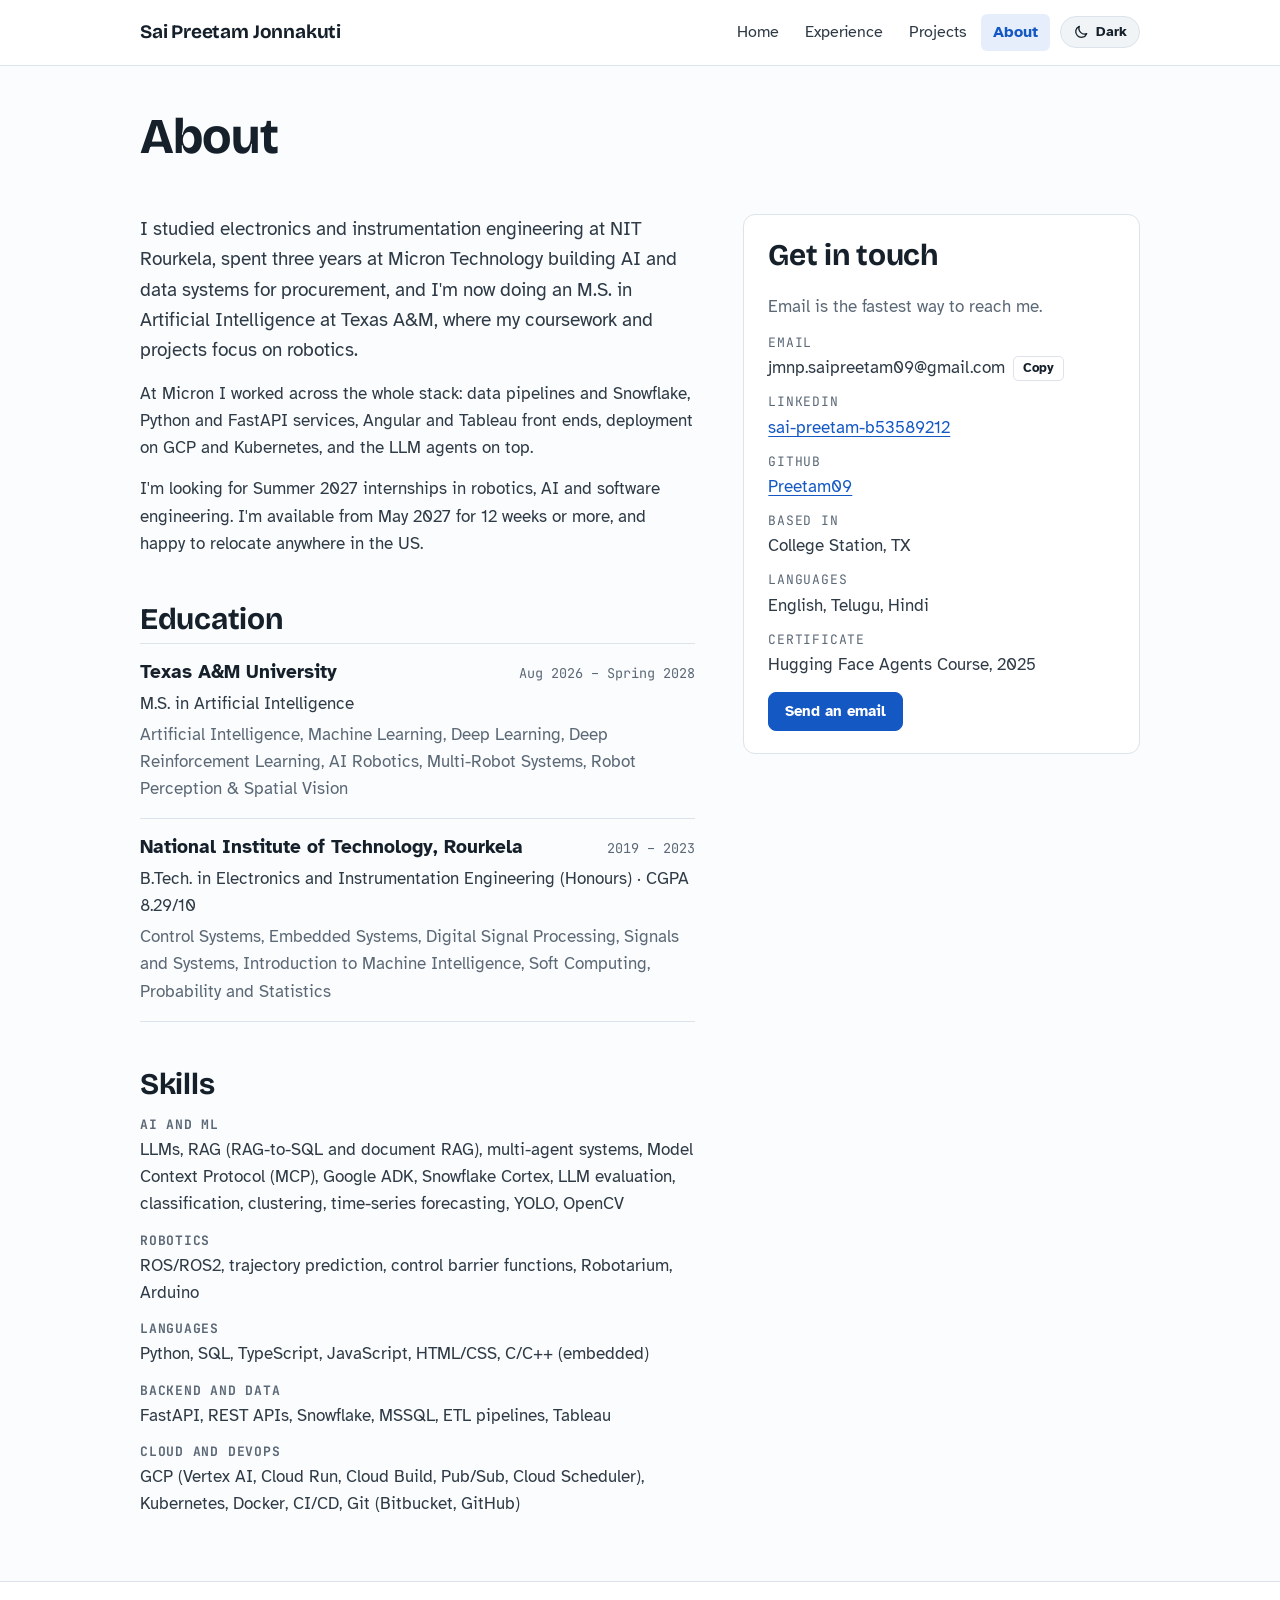
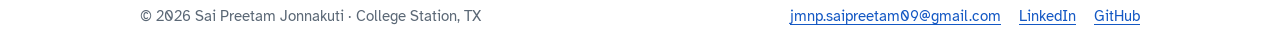
==== about.html @ 2eed58ea "Add portfolio site: Home, Experience, Projects and About pages Light and dark themes, live crowd-nav" ====
<!DOCTYPE html>
<html lang="en">
<head>
<meta charset="utf-8">
<meta name="viewport" content="width=device-width, initial-scale=1">
<title>About · Sai Preetam Jonnakuti</title>
<meta name="description" content="Background, education, skills and contact details for Sai Preetam Jonnakuti.">
<meta property="og:type" content="website">
<meta property="og:title" content="About · Sai Preetam Jonnakuti">
<meta property="og:description" content="Background, education, skills and contact details for Sai Preetam Jonnakuti.">
<meta property="og:url" content="https://preetam09.github.io/about.html">
<meta property="og:image" content="https://preetam09.github.io/assets/preetam.jpg">
<meta name="color-scheme" content="light dark">
<script>try{var t=localStorage.getItem("theme");if(t==="dark"||t==="light")document.documentElement.setAttribute("data-theme",t);}catch(e){}</script>
<link rel="icon" href="data:image/svg+xml,%3Csvg xmlns='http://www.w3.org/2000/svg' viewBox='0 0 64 64'%3E%3Crect width='64' height='64' rx='14' fill='%231458c4'/%3E%3Ccircle cx='24' cy='40' r='9' fill='%23fff'/%3E%3Cpath d='M30 34 L48 18' stroke='%23fff' stroke-width='5' stroke-linecap='round' stroke-dasharray='5 6'/%3E%3C/svg%3E">
<link rel="preconnect" href="https://fonts.googleapis.com">
<link rel="preconnect" href="https://fonts.gstatic.com" crossorigin>
<link rel="stylesheet" href="https://fonts.googleapis.com/css2?family=Atkinson+Hyperlegible:ital,wght@0,400;0,700;1,400&family=Bricolage+Grotesque:opsz,wght@12..96,500;12..96,700&family=JetBrains+Mono:wght@400;500;700&display=swap">
<link rel="stylesheet" href="assets/style.css">
</head>
<body>
<header class="site-head">
  <div class="wrap">
    <a class="brand" href="index.html">Sai Preetam Jonnakuti</a>
    <div class="head-right">
      <nav class="nav" aria-label="Pages"><a href="index.html">Home</a><a href="experience.html">Experience</a><a href="projects.html">Projects</a><a href="about.html" aria-current="page">About</a></nav>
      <button type="button" class="theme-toggle" id="theme-toggle" aria-label="Switch to dark mode"><span>Dark</span></button>
    </div>
  </div>
</header>
<main>
  <div class="wrap">

<section class="section-head" aria-label="Page introduction">
  <h1>About</h1>
</section>

<div class="about-grid">
  <div class="stack" style="gap: 44px">
    <section class="prose" aria-label="Background">
      <p class="lede">I studied electronics and instrumentation engineering at NIT Rourkela, spent three years at Micron Technology building AI and data systems for procurement, and I'm now doing an M.S. in Artificial Intelligence at Texas A&amp;M, where my coursework and projects focus on robotics.</p>
      <p>At Micron I worked across the whole stack: data pipelines and Snowflake, Python and FastAPI services, Angular and Tableau front ends, deployment on GCP and Kubernetes, and the LLM agents on top.</p>
      <p>I'm looking for Summer 2027 internships in robotics, AI and software engineering. I'm available from May 2027 for 12 weeks or more, and happy to relocate anywhere in the US.</p>
    </section>

    <section aria-labelledby="edu-h">
      <h2 id="edu-h">Education</h2>
      <div class="edu">
        <div class="edu-head"><h3>Texas A&amp;M University</h3><span class="when">Aug 2026 – Spring 2028</span></div>
        <p>M.S. in Artificial Intelligence</p>
        <p class="muted">Artificial Intelligence, Machine Learning, Deep Learning, Deep Reinforcement Learning, AI Robotics, Multi-Robot Systems, Robot Perception &amp; Spatial Vision</p>
      </div>
      <div class="edu">
        <div class="edu-head"><h3>National Institute of Technology, Rourkela</h3><span class="when">2019 – 2023</span></div>
        <p>B.Tech. in Electronics and Instrumentation Engineering (Honours) · CGPA 8.29/10</p>
        <p class="muted">Control Systems, Embedded Systems, Digital Signal Processing, Signals and Systems, Introduction to Machine Intelligence, Soft Computing, Probability and Statistics</p>
      </div>
    </section>

    <section aria-labelledby="skills-h">
      <h2 id="skills-h" style="margin-bottom: 14px">Skills</h2>
      <dl class="skills">
        <div><dt>AI and ML</dt><dd>LLMs, RAG (RAG-to-SQL and document RAG), multi-agent systems, Model Context Protocol (MCP), Google ADK, Snowflake Cortex, LLM evaluation, classification, clustering, time-series forecasting, YOLO, OpenCV</dd></div>
        <div><dt>Robotics</dt><dd>ROS/ROS2, trajectory prediction, control barrier functions, Robotarium, Arduino</dd></div>
        <div><dt>Languages</dt><dd>Python, SQL, TypeScript, JavaScript, HTML/CSS, C/C++ (embedded)</dd></div>
        <div><dt>Backend and data</dt><dd>FastAPI, REST APIs, Snowflake, MSSQL, ETL pipelines, Tableau</dd></div>
        <div><dt>Cloud and DevOps</dt><dd>GCP (Vertex AI, Cloud Run, Cloud Build, Pub/Sub, Cloud Scheduler), Kubernetes, Docker, CI/CD, Git (Bitbucket, GitHub)</dd></div>
      </dl>
    </section>
  </div>

  <aside class="contact" aria-labelledby="contact-h">
    <h2 id="contact-h">Get in touch</h2>
    <p class="muted">Email is the fastest way to reach me.</p>
    <dl>
      <dt>Email</dt><dd><span id="email">jmnp.saipreetam09@gmail.com</span><button type="button" class="copy" data-copy="jmnp.saipreetam09@gmail.com" data-target="email">Copy</button></dd>
      <dt>LinkedIn</dt><dd><a href="https://www.linkedin.com/in/sai-preetam-b53589212" target="_blank" rel="noopener">sai-preetam-b53589212</a></dd>
      <dt>GitHub</dt><dd><a href="https://github.com/Preetam09" target="_blank" rel="noopener">Preetam09</a></dd>
      <dt>Based in</dt><dd>College Station, TX</dd>
      <dt>Languages</dt><dd>English, Telugu, Hindi</dd>
      <dt>Certificate</dt><dd>Hugging Face Agents Course, 2025</dd>
    </dl>
    <a class="btn primary" href="mailto:jmnp.saipreetam09@gmail.com" style="justify-self: start">Send an email</a>
  </aside>
</div>

  </div>
</main>
<footer class="site-foot">
  <div class="wrap">
    <span>© 2026 Sai Preetam Jonnakuti · College Station, TX</span>
    <nav aria-label="Elsewhere">
      <a href="mailto:jmnp.saipreetam09@gmail.com">jmnp.saipreetam09@gmail.com</a>
      <a href="https://www.linkedin.com/in/sai-preetam-b53589212" target="_blank" rel="noopener">LinkedIn</a>
      <a href="https://github.com/Preetam09" target="_blank" rel="noopener">GitHub</a>
    </nav>
  </div>
</footer>
<script src="assets/site.js"></script>
</body>
</html>
---- assets/style.css ----
/* Layout: one centered reading column (~1040px), plain header with name + 4 links,
   hero = portrait beside intro, then a ruled stats row, the live demo, and simple lists. */
:root {
  --bg: #fbfcfd;
  --surface: #f1f4f7;
  --card: #ffffff;
  --ink: #15202b;
  --body: #2e3a46;
  --muted: #5b6876;
  --line: #dce3ea;
  --accent: #1458c4;
  --accent-soft: #e7eefb;
  --warm: #d4500f;
  --ok: #2b7a3d;
  --accent-hover: #0f4aa8;
  --on-accent: #ffffff;
  --status-bg: #edf7ef;
  --status-line: #cfe7d4;
  --pill-bg: #fff3e8;
  --pill-fg: #a8410d;
  --shadow: rgba(21, 32, 43, 0.45);
  --display: "Bricolage Grotesque", "Segoe UI", system-ui, sans-serif;
  --text: "Atkinson Hyperlegible", system-ui, -apple-system, "Segoe UI", Roboto, sans-serif;
  --mono: "JetBrains Mono", ui-monospace, SFMono-Regular, Menlo, Consolas, monospace;
  color-scheme: light;
}
@media (prefers-color-scheme: dark) {
  :root:not([data-theme="light"]) {
    --bg: #0f1419; --surface: #18202a; --card: #141b23; --ink: #eef2f6; --body: #c9d2dc; --muted: #94a1af; --line: #2a3542;
    --accent: #6ea8ff; --accent-soft: #1c2a40; --warm: #ff8a4c; --ok: #5fd07a; --accent-hover: #8dbbff; --on-accent: #0b1220;
    --status-bg: #132a1b; --status-line: #24492f; --pill-bg: #3a2414; --pill-fg: #ffb27d; --shadow: rgba(0, 0, 0, 0.6);
    color-scheme: dark;
  }
}
:root[data-theme="dark"] {
  --bg: #0f1419; --surface: #18202a; --card: #141b23; --ink: #eef2f6; --body: #c9d2dc; --muted: #94a1af; --line: #2a3542;
  --accent: #6ea8ff; --accent-soft: #1c2a40; --warm: #ff8a4c; --ok: #5fd07a; --accent-hover: #8dbbff; --on-accent: #0b1220;
  --status-bg: #132a1b; --status-line: #24492f; --pill-bg: #3a2414; --pill-fg: #ffb27d; --shadow: rgba(0, 0, 0, 0.6);
  color-scheme: dark;
}

* { box-sizing: border-box; }
html { -webkit-text-size-adjust: 100%; scroll-behavior: smooth; }
body {
  margin: 0;
  background: var(--bg);
  color: var(--body);
  font: 17px/1.6 var(--text);
}
img { max-width: 100%; display: block; }
a { color: var(--accent); text-underline-offset: 3px; text-decoration-thickness: 1px; }
a:hover { text-decoration-thickness: 2px; }
:focus-visible { outline: 3px solid var(--accent); outline-offset: 3px; border-radius: 3px; }
::selection { background: var(--accent-soft); }

.wrap {
  max-width: 1040px;
  margin: 0 auto;
  padding-left: max(20px, env(safe-area-inset-left, 0px));
  padding-right: max(20px, env(safe-area-inset-right, 0px));
}

/* ---------- header ---------- */
.site-head { border-bottom: 1px solid var(--line); background: var(--card); }
.site-head .wrap { display: flex; flex-wrap: wrap; align-items: center; justify-content: space-between; gap: 8px 24px; padding-block: 14px; }
.brand { font: 700 19px/1.2 var(--display); color: var(--ink); text-decoration: none; letter-spacing: -0.01em; }
.brand span { color: var(--muted); font-weight: 500; }
.head-right { display: flex; flex-wrap: wrap; align-items: center; gap: 6px 10px; }
.nav { display: flex; flex-wrap: wrap; gap: 2px; }
.theme-toggle {
  display: inline-flex; align-items: center; gap: 7px; cursor: pointer;
  font: 700 14px/1 var(--text); color: var(--ink); background: var(--surface);
  border: 1px solid var(--line); border-radius: 999px; padding: 7px 12px;
}
.theme-toggle:hover { border-color: var(--muted); }
.theme-toggle svg { width: 16px; height: 16px; flex: none; }
.nav a {
  color: var(--body); text-decoration: none; font-size: 15.5px;
  padding: 6px 12px; border-radius: 6px;
}
.nav a:hover { background: var(--surface); }
.nav a[aria-current="page"] { color: var(--accent); background: var(--accent-soft); font-weight: 700; }

main { padding-block: 44px 64px; }
main > .wrap { display: grid; gap: 64px; }
main > .wrap > * { min-width: 0; }

h1, h2, h3 { color: var(--ink); text-wrap: balance; }
h1 { font: 700 clamp(34px, 5vw, 50px)/1.08 var(--display); letter-spacing: -0.02em; margin: 0; }
h2 { font: 700 clamp(24px, 3vw, 30px)/1.2 var(--display); letter-spacing: -0.01em; margin: 0 0 6px; }
h3 { font: 700 19px/1.35 var(--text); margin: 0; }
p { margin: 0; }
.lede { font-size: 19px; color: var(--body); max-width: 62ch; }
.muted { color: var(--muted); }
.eyebrow { font: 500 12.5px/1.4 var(--mono); letter-spacing: 0.08em; text-transform: uppercase; color: var(--muted); margin: 0 0 10px; }
.section-head { display: grid; gap: 6px; margin-bottom: 22px; }
.section-head p { color: var(--muted); max-width: 64ch; }

/* ---------- hero ---------- */
.hero { display: grid; grid-template-columns: 220px minmax(0, 1fr); gap: 40px; align-items: center; }
.portrait { width: 220px; height: auto; aspect-ratio: 1; border-radius: 16px; object-fit: cover; background: var(--surface); box-shadow: 0 1px 0 var(--line), 0 12px 30px -18px var(--shadow); }
.hero-text { display: grid; gap: 14px; min-width: 0; }
.role { font: 500 15px/1.4 var(--mono); color: var(--muted); margin: 0; }
.status {
  display: inline-flex; align-items: center; gap: 9px; justify-self: start;
  background: var(--status-bg); color: var(--ok); border: 1px solid var(--status-line);
  padding: 6px 12px; border-radius: 999px; font-size: 15px; font-weight: 700;
}
.status::before { content: ""; width: 8px; height: 8px; border-radius: 50%; background: var(--ok); flex: none; }
.actions { display: flex; flex-wrap: wrap; gap: 10px; margin-top: 4px; }
.btn {
  display: inline-flex; align-items: center; gap: 8px;
  font: 700 15px/1 var(--text); text-decoration: none;
  padding: 11px 16px; border-radius: 8px; border: 1px solid var(--line);
  background: var(--card); color: var(--ink); cursor: pointer;
}
.btn:hover { border-color: var(--muted); text-decoration: none; }
.btn.primary { background: var(--accent); border-color: var(--accent); color: var(--on-accent); }
.btn.primary:hover { background: var(--accent-hover); border-color: var(--accent-hover); }
@media (max-width: 720px) {
  .hero { grid-template-columns: minmax(0, 1fr); gap: 22px; }
  .portrait { width: 150px; }
}

/* ---------- stats ---------- */
.stats { display: grid; grid-template-columns: repeat(4, minmax(0, 1fr)); border-top: 2px solid var(--ink); }
.stat { padding: 16px 18px 4px 0; display: grid; gap: 4px; align-content: start; }
.stat + .stat { padding-left: 18px; border-left: 1px solid var(--line); }
.stat b { font: 700 clamp(22px, 6vw, 30px)/1.1 var(--display); color: var(--ink); font-variant-numeric: tabular-nums; letter-spacing: -0.01em; }
.stat span { font-size: 15px; color: var(--muted); line-height: 1.45; }
@media (max-width: 820px) {
  .stats { grid-template-columns: repeat(2, minmax(0, 1fr)); }
  .stat:nth-child(3) { border-left: 0; padding-left: 0; }
  .stat:nth-child(n+3) { border-top: 1px solid var(--line); margin-top: 8px; }
}

/* ---------- demo ---------- */
.demo-card { border: 1px solid var(--line); border-radius: 12px; background: var(--card); overflow: hidden; }
#demo { display: block; width: 100%; aspect-ratio: 16 / 7; cursor: crosshair; touch-action: manipulation; }
@media (max-width: 640px) { #demo { aspect-ratio: 1 / 1; } }
.demo-bar {
  display: flex; flex-wrap: wrap; align-items: center; gap: 10px 22px;
  padding: 12px 16px; border-top: 1px solid var(--line); background: var(--surface);
  font-size: 15px;
}
.demo-bar label { display: inline-flex; align-items: center; gap: 8px; cursor: pointer; }
.demo-bar input[type="range"] { accent-color: var(--accent); width: 130px; }
.demo-bar input[type="checkbox"] { accent-color: var(--accent); width: 16px; height: 16px; margin: 0; }
.demo-bar output { font: 500 14px/1 var(--mono); min-width: 2ch; }
.demo-bar button { font: 700 14px/1 var(--text); padding: 8px 14px; border-radius: 6px; border: 1px solid var(--line); background: var(--card); color: var(--ink); cursor: pointer; }
.demo-bar button:hover { border-color: var(--muted); }
.telemetry { display: flex; flex-wrap: wrap; gap: 4px 18px; margin-left: auto; font: 13.5px/1.5 var(--mono); color: var(--muted); }
.telemetry b { color: var(--ink); font-weight: 500; font-variant-numeric: tabular-nums; }
@media (max-width: 640px) { .telemetry { margin-left: 0; } }
.legend { display: flex; flex-wrap: wrap; gap: 6px 22px; margin-top: 12px; font-size: 14.5px; color: var(--muted); }
.legend i { display: inline-block; vertical-align: middle; margin-right: 7px; }
.lg-ped { width: 13px; height: 13px; border-radius: 50%; border: 2px solid var(--ink); background: var(--card); }
.lg-pred { width: 24px; border-top: 2px dashed var(--warm); }
.lg-bot { width: 14px; height: 14px; border-radius: 50%; background: var(--accent); }
.lg-goal { width: 14px; height: 14px; border-radius: 50%; border: 2px solid var(--accent); }

/* ---------- lists of work ---------- */
.rows { display: grid; border-top: 1px solid var(--line); }
.row {
  display: grid; grid-template-columns: minmax(0, 1fr) auto; gap: 4px 24px; align-items: baseline;
  padding: 18px 0; border-bottom: 1px solid var(--line); color: inherit; text-decoration: none;
}
a.row:hover h3 { color: var(--accent); }
.row p { grid-column: 1 / -1; color: var(--muted); max-width: 70ch; }
.when { font: 13.5px/1.4 var(--mono); color: var(--muted); white-space: nowrap; }
.go { font: 500 14px/1 var(--mono); color: var(--accent); }

/* ---------- experience ---------- */
.job { display: grid; gap: 14px; }
.job-head { display: flex; flex-wrap: wrap; align-items: baseline; justify-content: space-between; gap: 4px 20px; padding-bottom: 10px; border-bottom: 2px solid var(--ink); }
.job-head h2 { margin: 0; }
.job-head .role { width: 100%; }
.sub { font: 700 15px/1.3 var(--mono); color: var(--muted); letter-spacing: 0.04em; text-transform: uppercase; margin: 10px 0 2px; scroll-margin-top: 20px; }
.points { margin: 0; padding-left: 20px; display: grid; gap: 10px; max-width: 76ch; }
.points li::marker { color: var(--accent); }
.points b { color: var(--ink); }
.note { background: var(--surface); border-radius: 12px; padding: 22px 24px; display: grid; gap: 12px; }
.note h2 { font-size: 22px; }

/* ---------- projects ---------- */
.grid-2 { display: grid; grid-template-columns: repeat(2, minmax(0, 1fr)); gap: 18px; }
@media (max-width: 760px) { .grid-2 { grid-template-columns: minmax(0, 1fr); } }
.proj { border: 1px solid var(--line); border-radius: 12px; background: var(--card); padding: 20px 22px; display: flex; flex-direction: column; gap: 10px; min-width: 0; scroll-margin-top: 20px; }
.proj.feature { border-color: var(--accent); box-shadow: inset 0 3px 0 var(--accent); }
.proj-head { display: flex; flex-wrap: wrap; gap: 4px 14px; align-items: baseline; justify-content: space-between; }
.proj p { color: var(--body); }
.proj .when { white-space: normal; }
@media (max-width: 560px) { .row { grid-template-columns: minmax(0, 1fr); } }
.tags { display: flex; flex-wrap: wrap; gap: 6px; margin-top: auto; padding-top: 4px; }
.tags span { font: 12.5px/1.6 var(--mono); color: var(--muted); background: var(--surface); padding: 1px 8px; border-radius: 4px; }
.pill { font: 700 12px/1.5 var(--mono); padding: 2px 8px; border-radius: 999px; background: var(--pill-bg); color: var(--pill-fg); white-space: nowrap; }
.pill.live { background: var(--status-bg); color: var(--ok); }
.stack { display: grid; gap: 18px; }

/* ---------- about ---------- */
.about-grid { display: grid; grid-template-columns: minmax(0, 1.4fr) minmax(0, 1fr); gap: 48px; align-items: start; }
@media (max-width: 820px) { .about-grid { grid-template-columns: minmax(0, 1fr); gap: 40px; } }
.prose { display: grid; gap: 14px; max-width: 64ch; }
.edu { display: grid; gap: 4px; padding: 16px 0; border-bottom: 1px solid var(--line); }
.edu:first-of-type { border-top: 1px solid var(--line); }
.edu-head { display: flex; flex-wrap: wrap; justify-content: space-between; gap: 2px 16px; align-items: baseline; }
.skills { display: grid; gap: 14px; margin: 0; }
.skills div { display: grid; gap: 2px; }
.skills dt { font: 700 13px/1.4 var(--mono); text-transform: uppercase; letter-spacing: 0.06em; color: var(--muted); }
.skills dd { margin: 0; }
.contact { background: var(--card); border: 1px solid var(--line); border-radius: 12px; padding: 22px 24px; display: grid; gap: 14px; }
.contact dl { margin: 0; display: grid; grid-template-columns: minmax(0, 1fr); gap: 2px; }
.contact dd + dt { margin-top: 10px; }
.contact dt { font: 13px/1.4 var(--mono); color: var(--muted); text-transform: uppercase; letter-spacing: 0.06em; }
.contact dd { margin: 0; overflow-wrap: anywhere; }
.copy { font: 700 12.5px/1 var(--text); margin-left: 8px; padding: 5px 9px; border-radius: 5px; border: 1px solid var(--line); background: var(--card); color: var(--ink); cursor: pointer; vertical-align: 1px; }
.copy:hover { border-color: var(--muted); }
.section-head + .about-grid { margin-top: -36px; }

/* ---------- footer ---------- */
.site-foot { border-top: 1px solid var(--line); background: var(--card); }
.site-foot .wrap { display: flex; flex-wrap: wrap; justify-content: space-between; gap: 10px 24px; padding-block: 22px 28px; font-size: 15px; color: var(--muted); }
.site-foot nav { display: flex; flex-wrap: wrap; gap: 6px 18px; }

@media (prefers-reduced-motion: reduce) { html { scroll-behavior: auto; } }
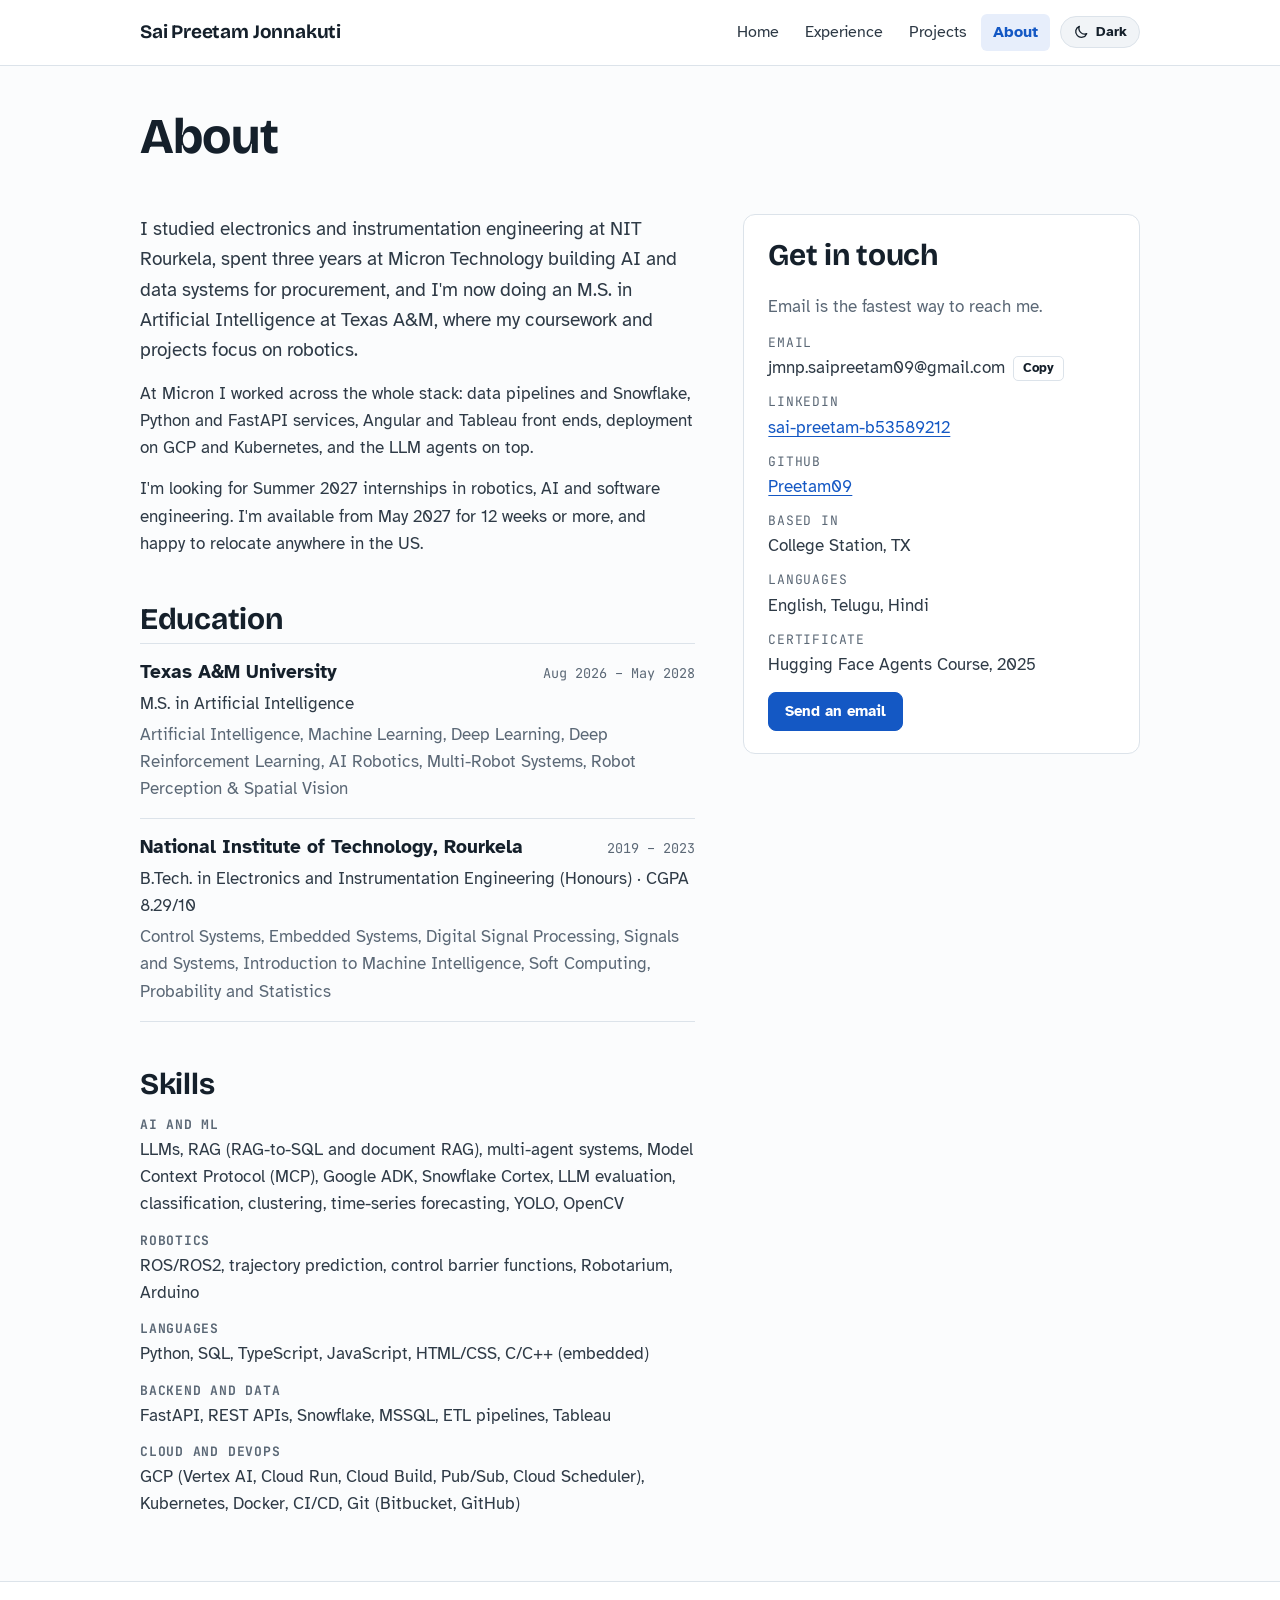
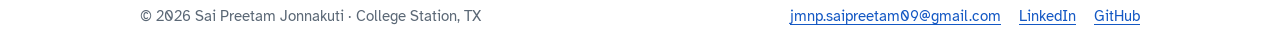
==== commit 27fbfaa8: "About page: graduation May 2028 Co-Authored-By: Claude Opus 5.5 <noreply@anthropic.com> Claude-Sessi" ====
--- a/about.html
+++ b/about.html
@@ -9,14 +9,14 @@
 <meta property="og:title" content="About · Sai Preetam Jonnakuti">
 <meta property="og:description" content="Background, education, skills and contact details for Sai Preetam Jonnakuti.">
 <meta property="og:url" content="https://preetam09.github.io/about.html">
-<meta property="og:image" content="https://preetam09.github.io/assets/preetam.jpg">
+<meta property="og:image" content="https://preetam09.github.io/assets/preetam.jpg?v=c82f72fc">
 <meta name="color-scheme" content="light dark">
 <script>try{var t=localStorage.getItem("theme");if(t==="dark"||t==="light")document.documentElement.setAttribute("data-theme",t);}catch(e){}</script>
 <link rel="icon" href="data:image/svg+xml,%3Csvg xmlns='http://www.w3.org/2000/svg' viewBox='0 0 64 64'%3E%3Crect width='64' height='64' rx='14' fill='%231458c4'/%3E%3Ccircle cx='24' cy='40' r='9' fill='%23fff'/%3E%3Cpath d='M30 34 L48 18' stroke='%23fff' stroke-width='5' stroke-linecap='round' stroke-dasharray='5 6'/%3E%3C/svg%3E">
 <link rel="preconnect" href="https://fonts.googleapis.com">
 <link rel="preconnect" href="https://fonts.gstatic.com" crossorigin>
 <link rel="stylesheet" href="https://fonts.googleapis.com/css2?family=Atkinson+Hyperlegible:ital,wght@0,400;0,700;1,400&family=Bricolage+Grotesque:opsz,wght@12..96,500;12..96,700&family=JetBrains+Mono:wght@400;500;700&display=swap">
-<link rel="stylesheet" href="assets/style.css">
+<link rel="stylesheet" href="assets/style.css?v=54db21f4">
 </head>
 <body>
 <header class="site-head">
@@ -46,7 +46,7 @@
     <section aria-labelledby="edu-h">
       <h2 id="edu-h">Education</h2>
       <div class="edu">
-        <div class="edu-head"><h3>Texas A&amp;M University</h3><span class="when">Aug 2026 – Spring 2028</span></div>
+        <div class="edu-head"><h3>Texas A&amp;M University</h3><span class="when">Aug 2026 – May 2028</span></div>
         <p>M.S. in Artificial Intelligence</p>
         <p class="muted">Artificial Intelligence, Machine Learning, Deep Learning, Deep Reinforcement Learning, AI Robotics, Multi-Robot Systems, Robot Perception &amp; Spatial Vision</p>
       </div>
@@ -96,6 +96,6 @@
     </nav>
   </div>
 </footer>
-<script src="assets/site.js"></script>
+<script src="assets/site.js?v=a3a395b4"></script>
 </body>
 </html>
--- a/assets/style.css
+++ b/assets/style.css
@@ -97,8 +97,8 @@
 .section-head p { color: var(--muted); max-width: 64ch; }
 
 /* ---------- hero ---------- */
-.hero { display: grid; grid-template-columns: 220px minmax(0, 1fr); gap: 40px; align-items: center; }
-.portrait { width: 220px; height: auto; aspect-ratio: 1; border-radius: 16px; object-fit: cover; background: var(--surface); box-shadow: 0 1px 0 var(--line), 0 12px 30px -18px var(--shadow); }
+.hero { display: grid; grid-template-columns: 240px minmax(0, 1fr); gap: 40px; align-items: center; }
+.portrait { width: 240px; height: auto; aspect-ratio: 4 / 5; border-radius: 16px; object-fit: cover; background: var(--surface); box-shadow: 0 1px 0 var(--line), 0 12px 30px -18px var(--shadow); }
 .hero-text { display: grid; gap: 14px; min-width: 0; }
 .role { font: 500 15px/1.4 var(--mono); color: var(--muted); margin: 0; }
 .status {
@@ -119,7 +119,7 @@
 .btn.primary:hover { background: var(--accent-hover); border-color: var(--accent-hover); }
 @media (max-width: 720px) {
   .hero { grid-template-columns: minmax(0, 1fr); gap: 22px; }
-  .portrait { width: 150px; }
+  .portrait { width: 180px; }
 }
 
 /* ---------- stats ---------- */
@@ -223,3 +223,29 @@
 .site-foot nav { display: flex; flex-wrap: wrap; gap: 6px 18px; }
 
 @media (prefers-reduced-motion: reduce) { html { scroll-behavior: auto; } }
+
+/* ---------- AI/SWE-style sections (home experience list, project cards, archive) ---------- */
+.xp-list { display: grid; border-top: 1px solid var(--line); }
+.xp { display: grid; grid-template-columns: 180px minmax(0, 1fr); gap: 4px 28px; padding: 20px 0; border-bottom: 1px solid var(--line); }
+.xp .when { padding-top: 3px; }
+.xp-body { display: grid; gap: 8px; min-width: 0; }
+.xp-body p { color: var(--body); max-width: 68ch; }
+@media (max-width: 640px) { .xp { grid-template-columns: minmax(0, 1fr); } }
+.more { margin-top: 16px; font-weight: 700; }
+.more a { text-decoration: none; }
+.more a:hover { text-decoration: underline; }
+.cards { display: grid; grid-template-columns: repeat(auto-fill, minmax(280px, 1fr)); gap: 18px; }
+.summary { color: var(--muted); max-width: 70ch; }
+.job-head h2 { font-size: clamp(21px, 2.6vw, 26px); }
+.table-wrap { overflow-x: auto; border: 1px solid var(--line); border-radius: 12px; background: var(--card); }
+.archive { width: 100%; border-collapse: collapse; font-size: 15.5px; }
+.archive th { text-align: left; font: 700 12.5px/1.4 var(--mono); text-transform: uppercase; letter-spacing: 0.06em; color: var(--muted); padding: 12px 16px; border-bottom: 1px solid var(--line); background: var(--surface); }
+.archive td { padding: 12px 16px; border-bottom: 1px solid var(--line); vertical-align: top; }
+.archive tr:last-child td { border-bottom: 0; }
+.archive td:first-child { white-space: nowrap; }
+@media (max-width: 640px) {
+  .archive thead { display: none; }
+  .archive tr { display: grid; gap: 2px; padding: 12px 16px; border-bottom: 1px solid var(--line); }
+  .archive tr:last-child { border-bottom: 0; }
+  .archive td { padding: 0; border: 0; }
+}
